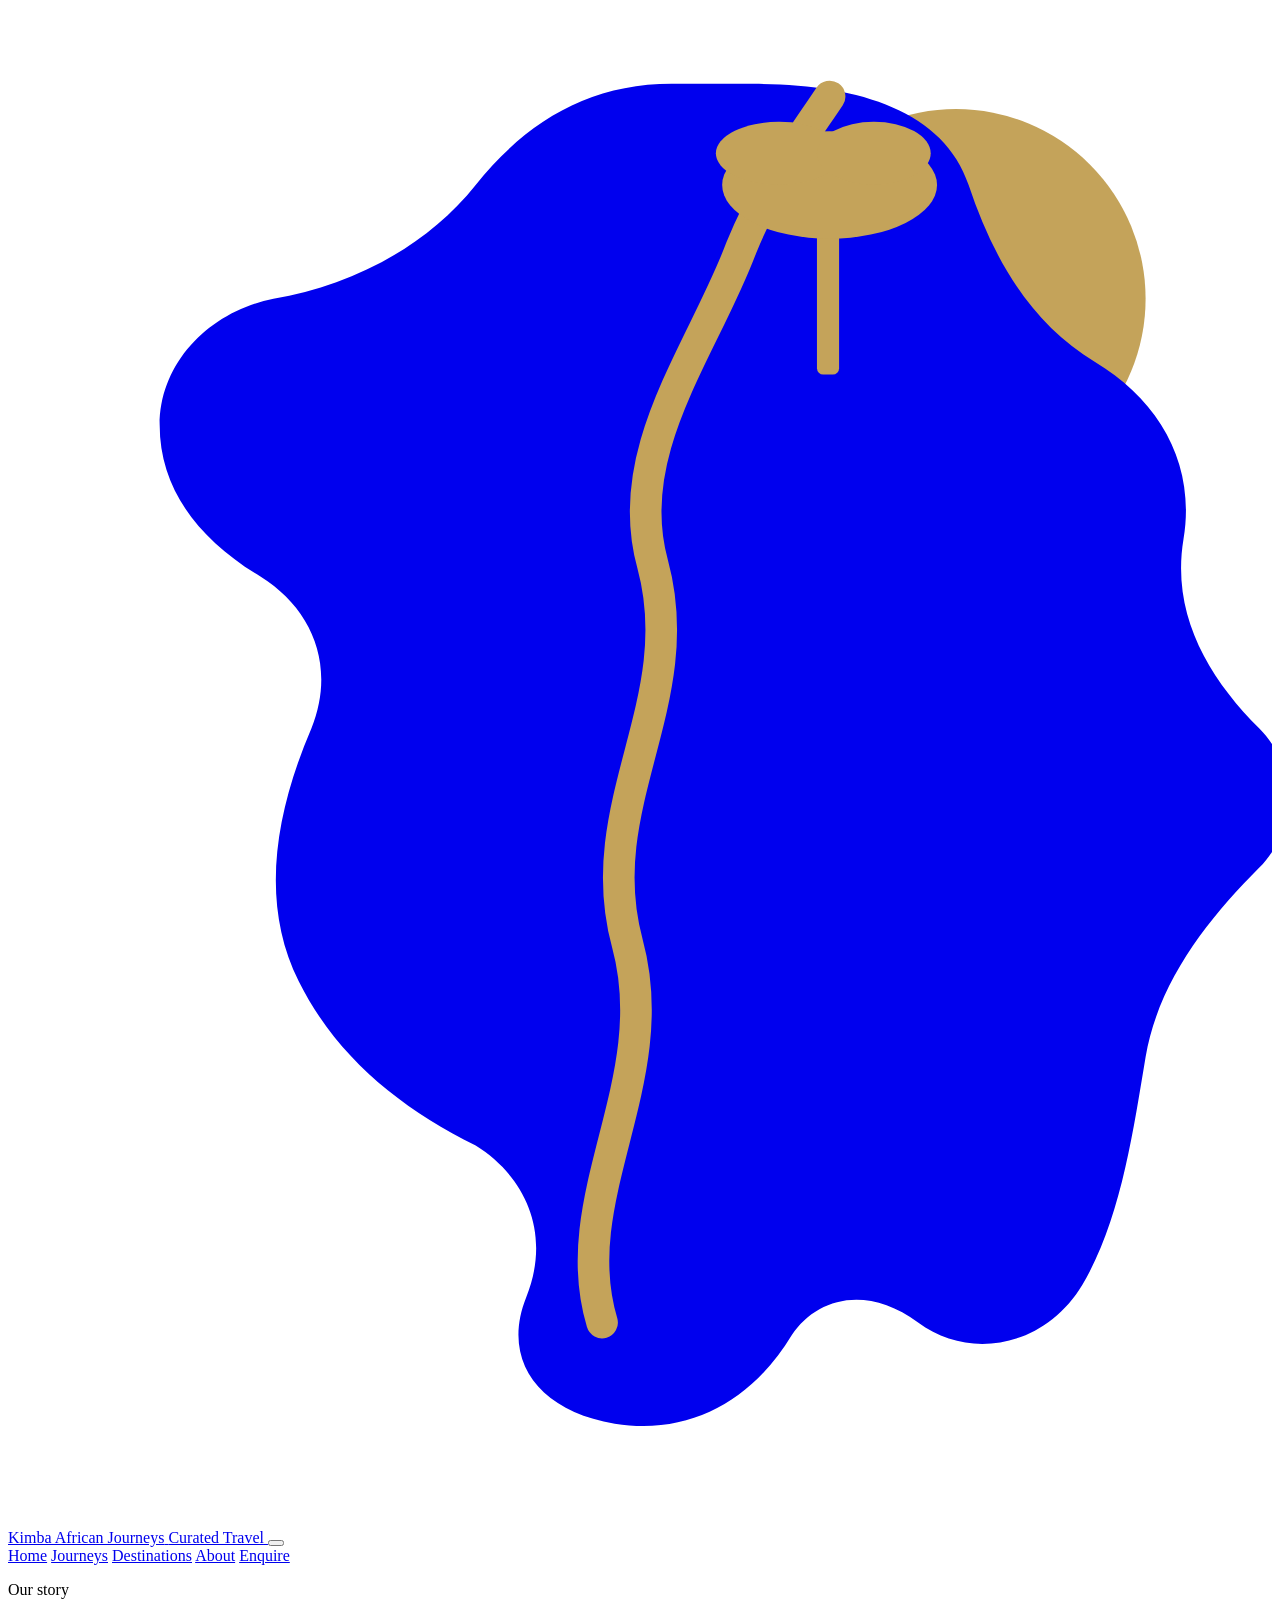
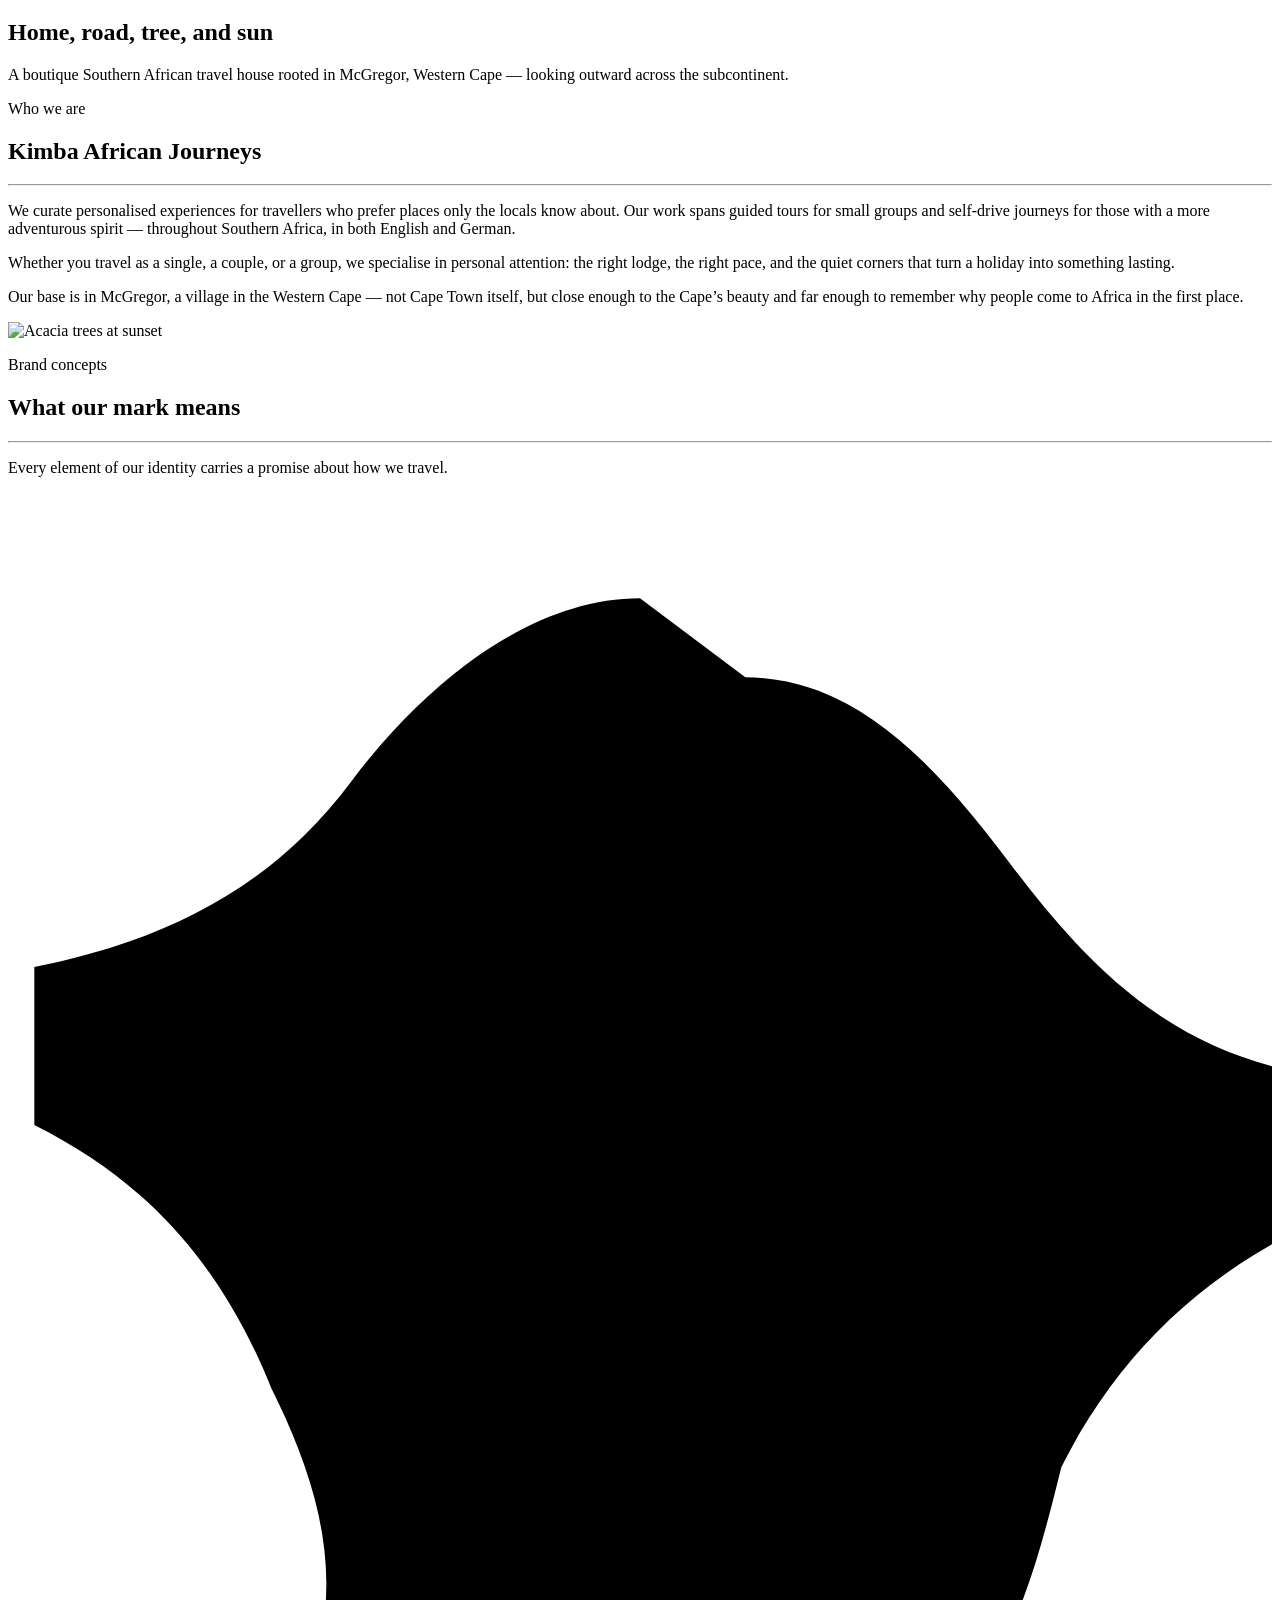
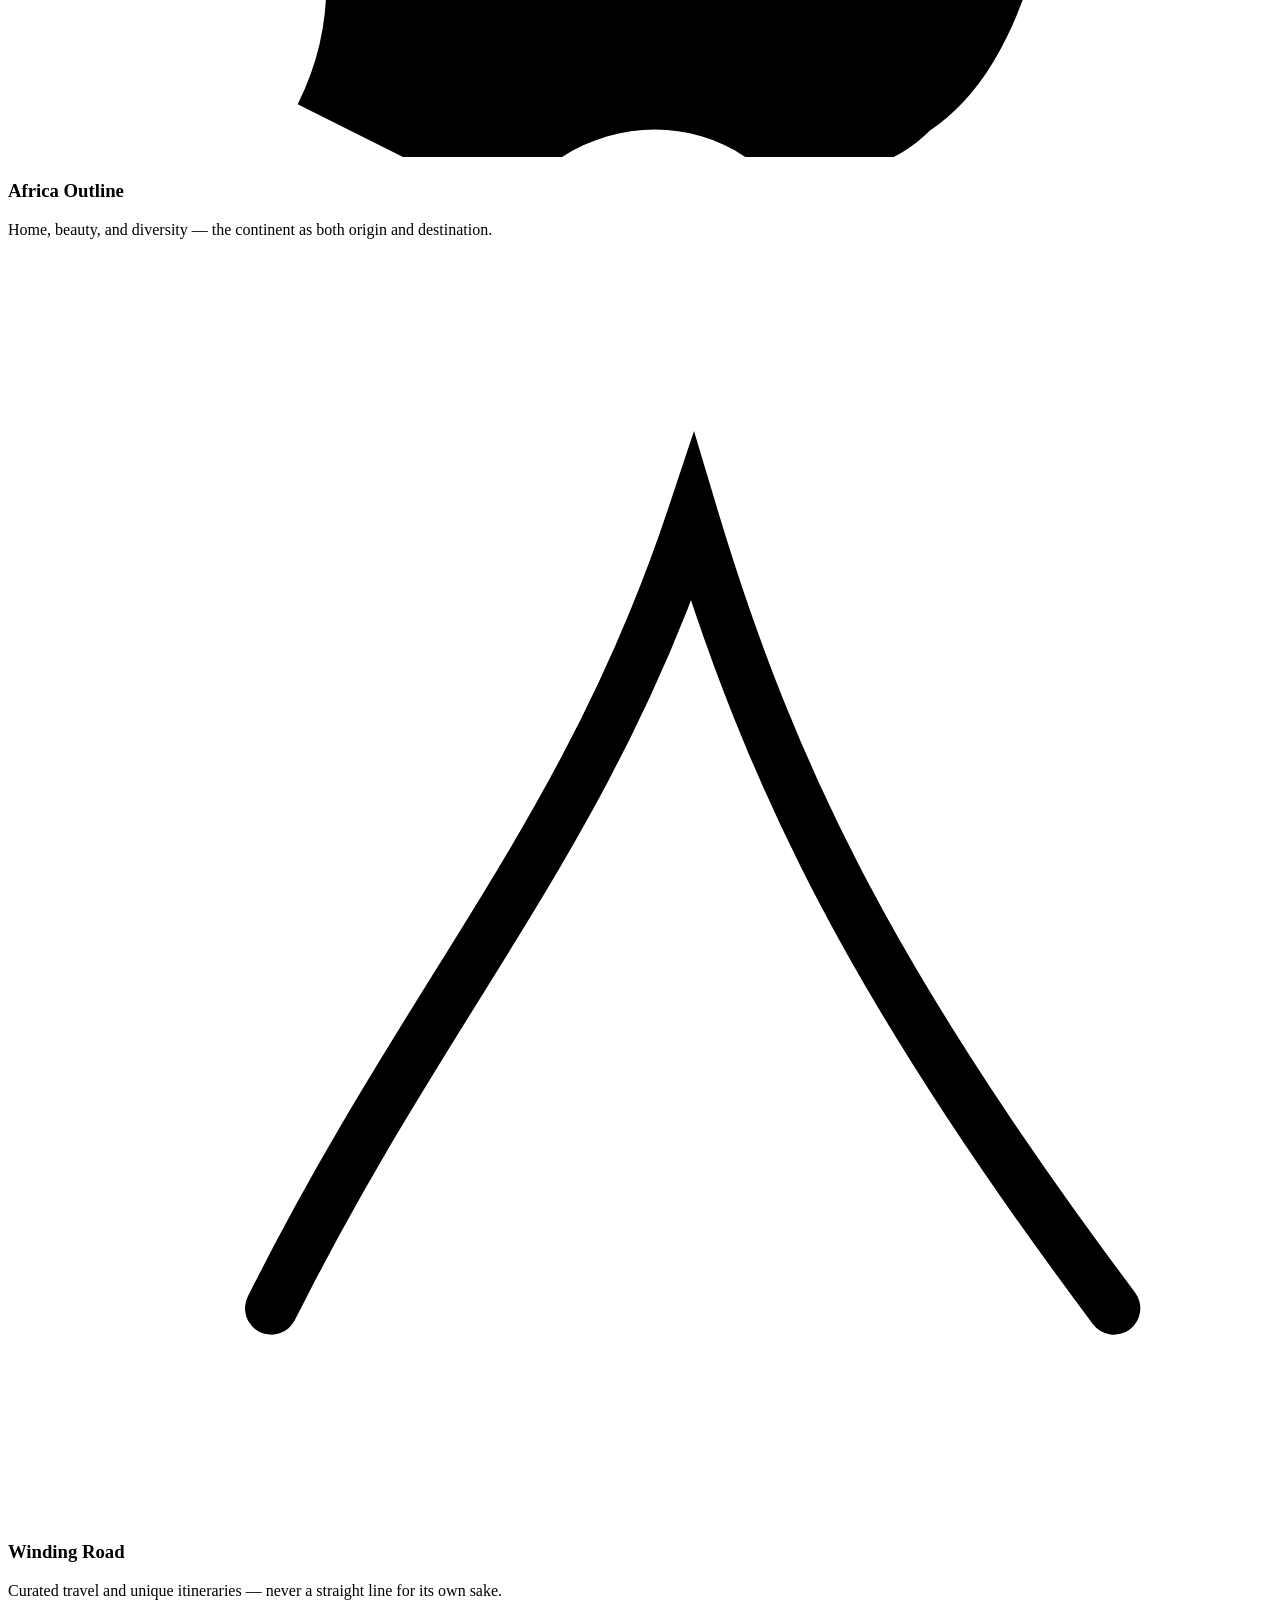
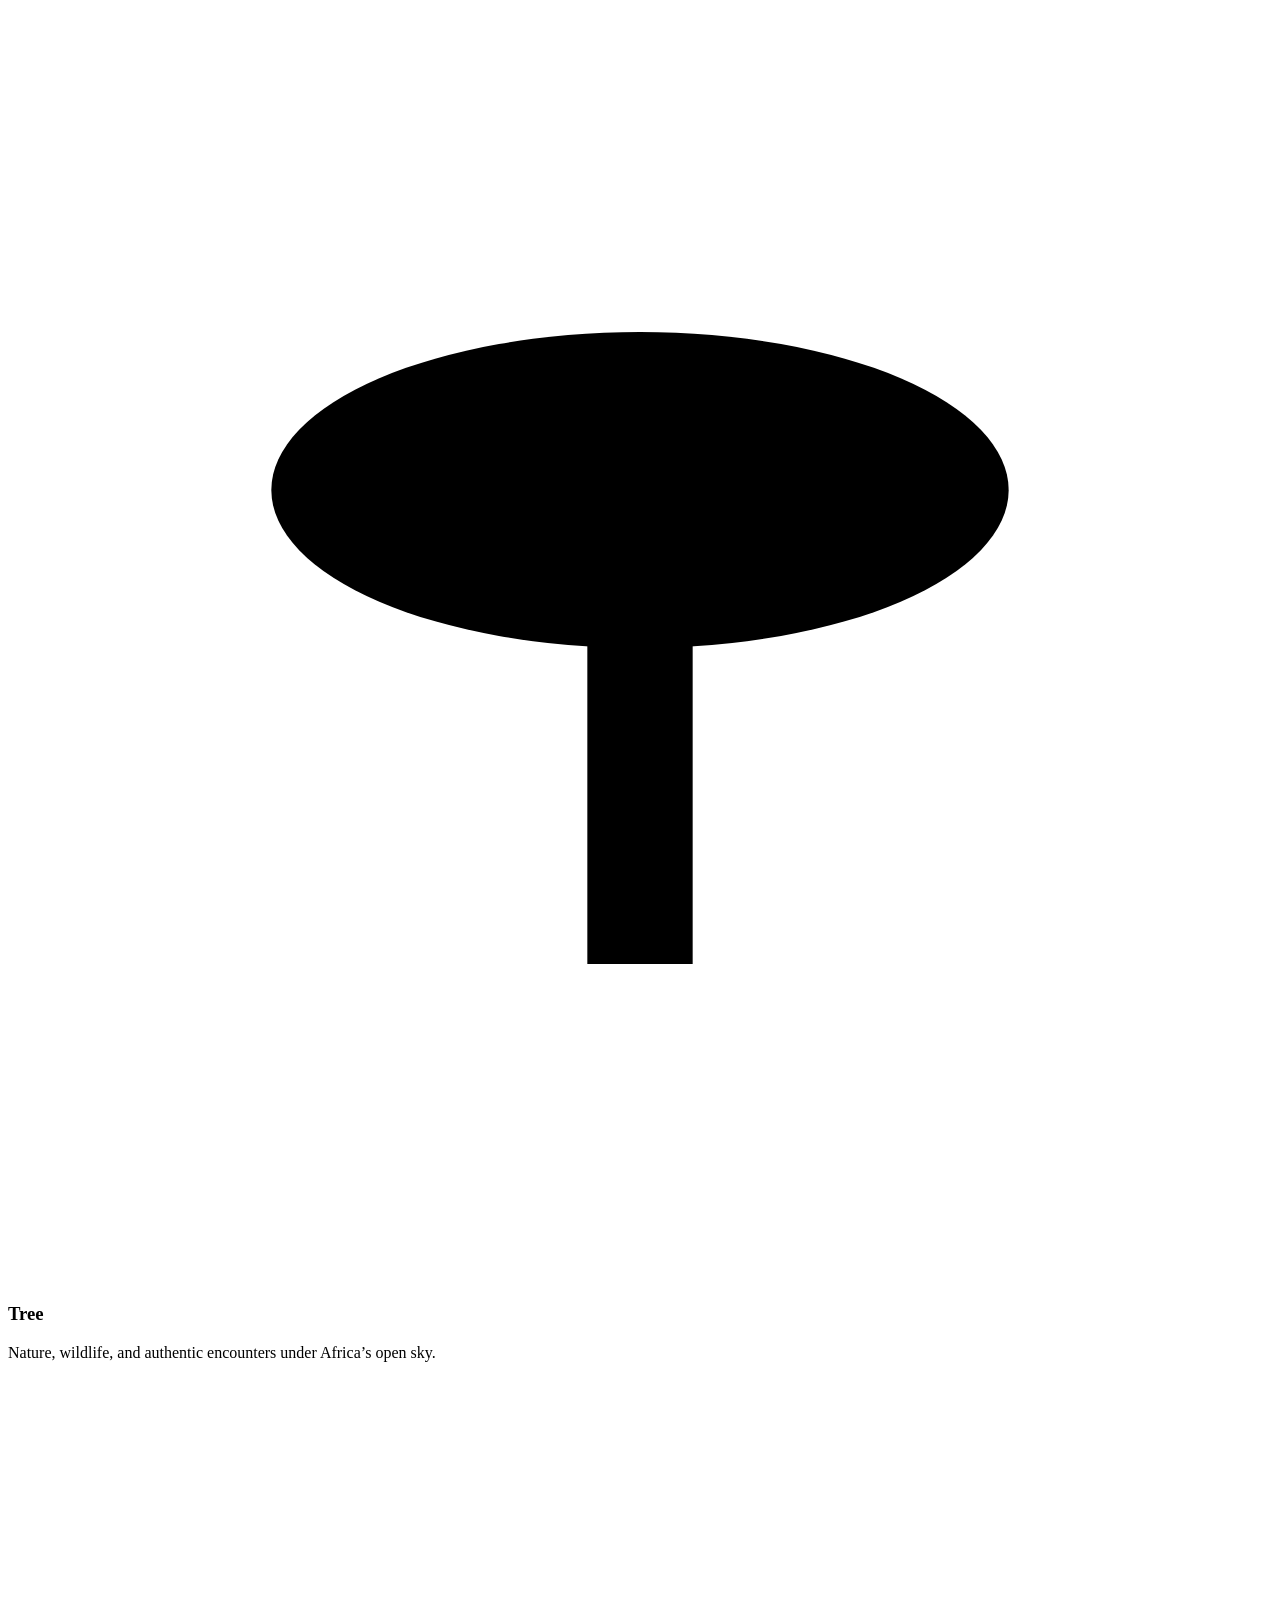
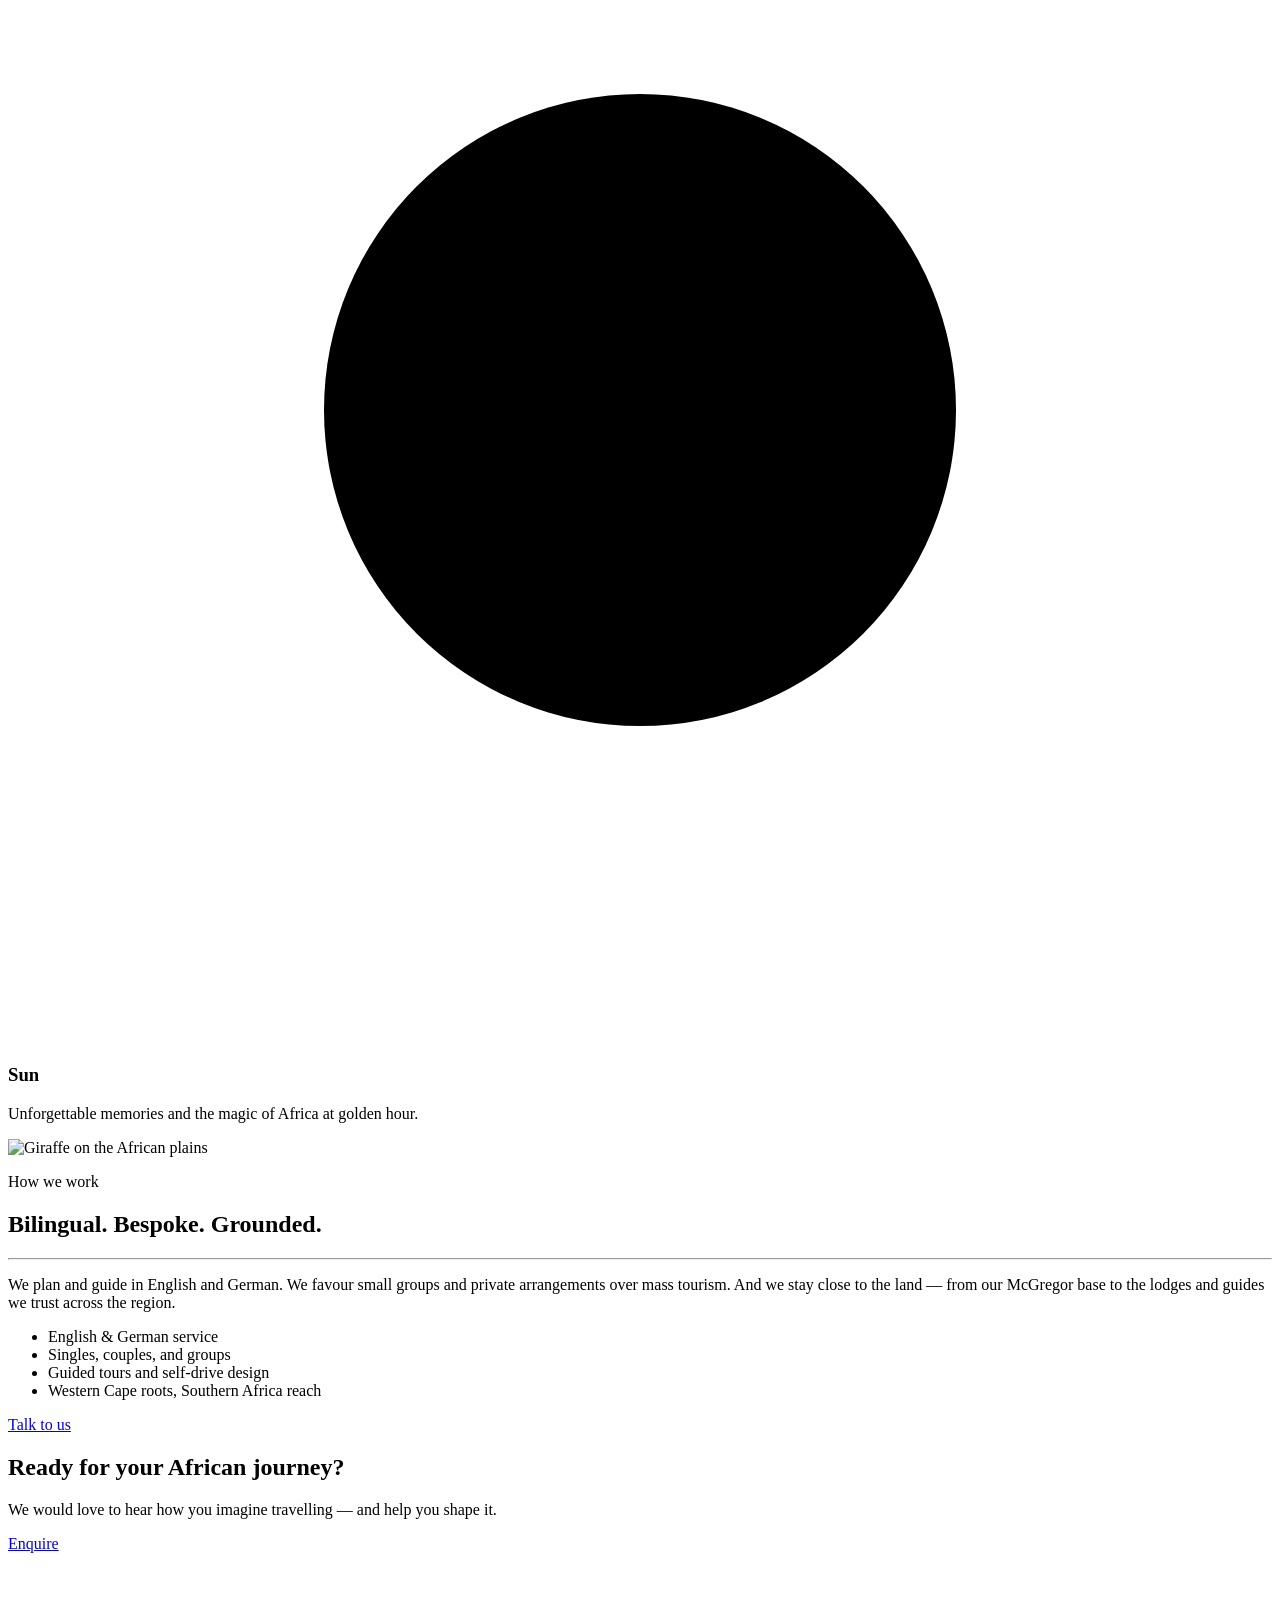
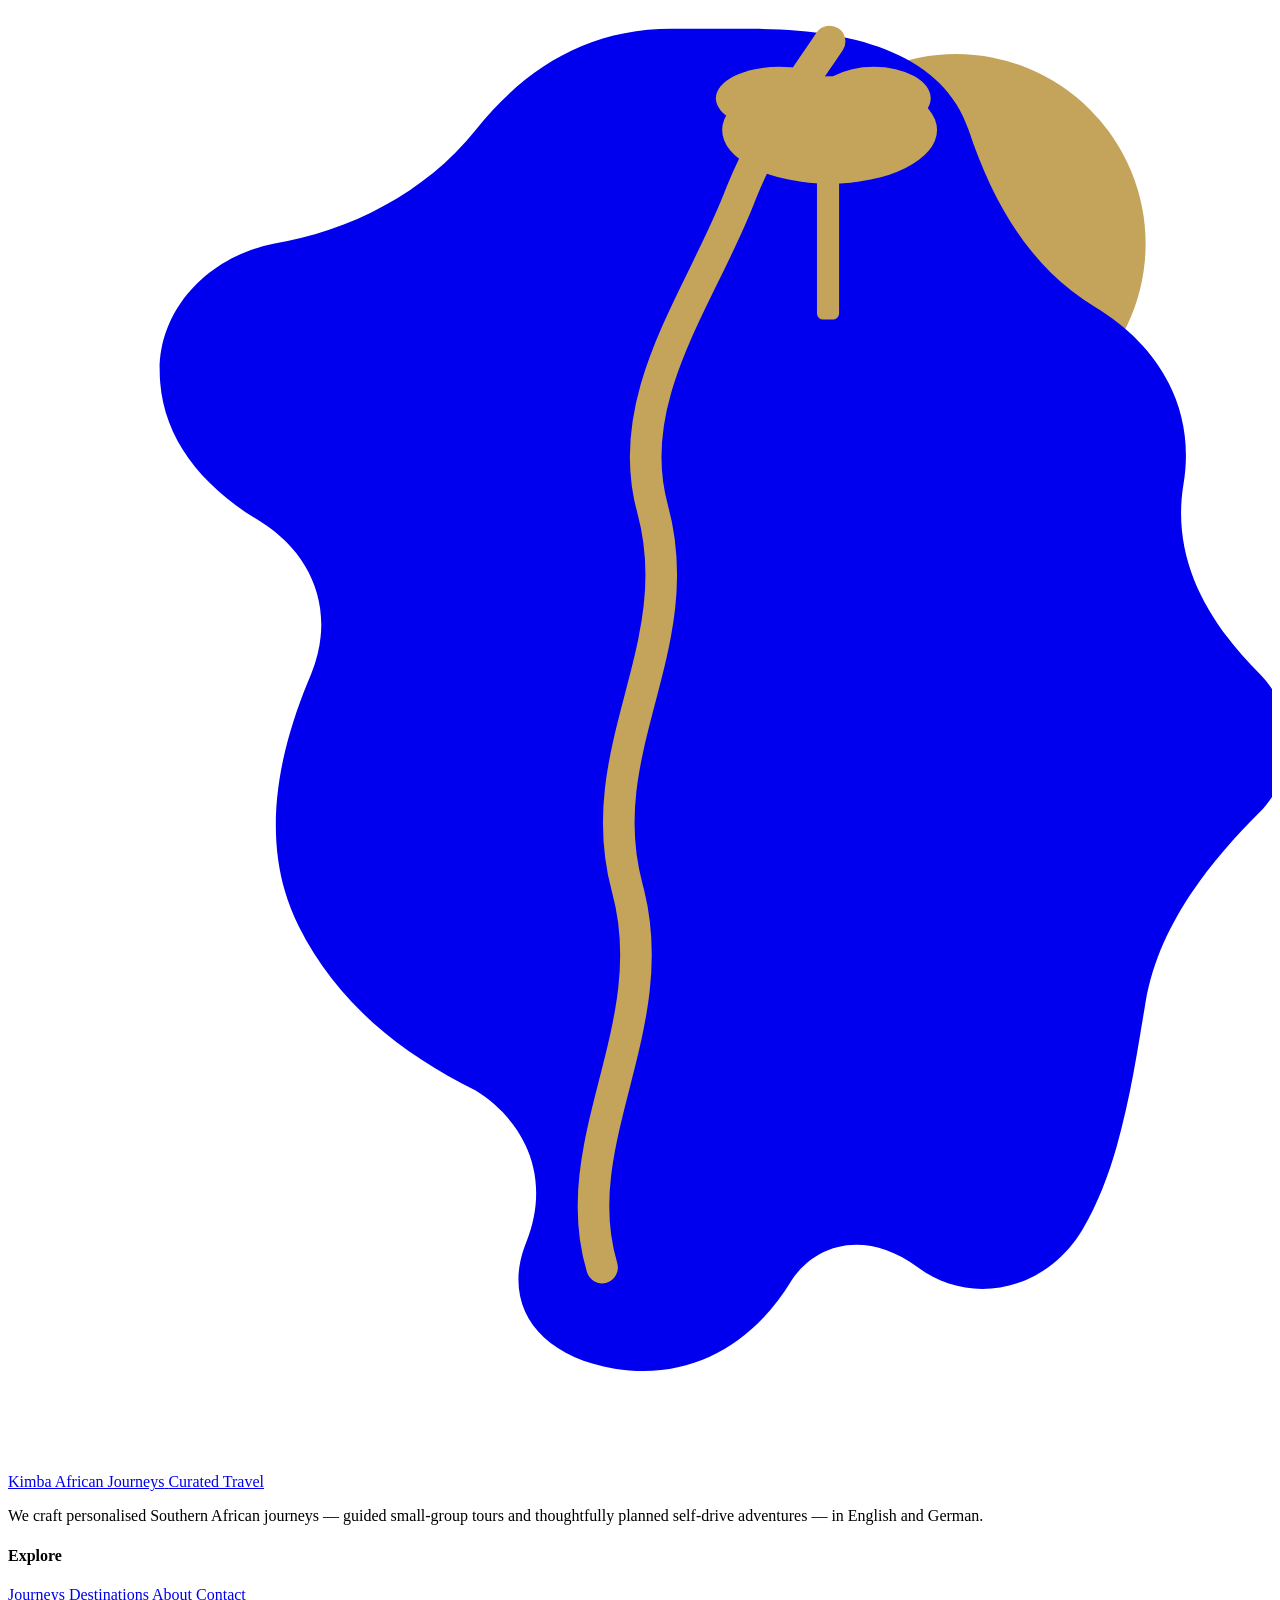
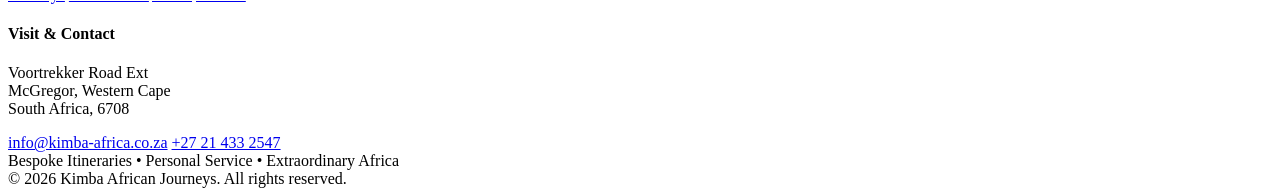
==== about.html @ b3f661f1 "Add Kimba African Journeys marketing site — about.html" ====
<!DOCTYPE html>
<html lang="en">
<head>
<meta charset="utf-8"/>
<meta name="viewport" content="width=device-width, initial-scale=1"/>
<title>About | Kimba African Journeys</title>
<meta name="description" content="The story of Kimba African Journeys — curated Southern African travel from McGregor, Western Cape. English and German."/>
<link rel="preconnect" href="https://fonts.googleapis.com"/>
<link rel="preconnect" href="https://fonts.gstatic.com" crossorigin/>
<link href="https://fonts.googleapis.com/css2?family=Cormorant+Garamond:ital,wght@0,400;0,500;0,600;1,400&family=Montserrat:wght@400;500;600&display=swap" rel="stylesheet"/>
<link rel="stylesheet" href="css/styles.css"/>
<link rel="icon" href="assets/logo.svg" type="image/svg+xml"/>
</head>
<body>
<header class="site-header">
  <div class="container header-inner">
    <a class="brand" href="index.html" aria-label="Kimba African Journeys home">
      <svg class="brand-mark" viewBox="0 0 200 240" fill="none" aria-hidden="true">
  <circle class="sun" cx="150" cy="46" r="30" fill="#C4A35A"/>
  <path fill="currentColor" d="M105 12 C92 12 82 18 74 28 C66 38 54 44 42 46 C32 48 24 56 24 66 C24 76 30 84 40 90 C48 95 52 104 48 114 C42 128 40 142 46 154 C52 166 62 174 74 180 C82 185 86 194 82 204 C78 214 84 222 96 224 C108 226 118 220 124 210 C128 204 136 202 144 208 C152 214 164 212 170 202 C176 192 178 178 180 166 C182 154 190 144 198 136 C204 130 204 120 198 114 C190 106 184 96 186 84 C188 72 182 62 172 56 C162 50 156 40 152 28 C148 16 134 12 118 12 C112 12 108 12 105 12 Z"/>
  <path d="M94 208 C88 188 104 170 98 148 C92 126 108 110 102 88 C97 70 110 54 116 38 C120 28 126 20 130 14" stroke="#C4A35A" stroke-width="5" stroke-linecap="round" fill="none"/>
  <g fill="#C4A35A" transform="translate(120,10)"><rect x="8" y="22" width="3.5" height="26" rx="1"/><ellipse cx="10" cy="18" rx="17" ry="8.5"/><ellipse cx="2" cy="13" rx="10" ry="5"/><ellipse cx="17" cy="13" rx="9" ry="5"/></g>
</svg>
      <span class="brand-text">
        <span class="brand-name">Kimba African Journeys</span>
        <span class="brand-sub">Curated Travel</span>
      </span>
    </a>
    <button class="nav-toggle" type="button" aria-label="Open menu" aria-expanded="false"><span></span><span></span><span></span></button>
    <nav class="nav" aria-label="Primary">
      <a class="" href="index.html">Home</a>
      <a class="" href="journeys.html">Journeys</a>
      <a class="" href="destinations.html">Destinations</a>
      <a class="active" href="about.html">About</a>
      <a class="nav-cta" href="contact.html">Enquire</a>
    </nav>
  </div>
</header>
<section class="page-hero" style="background-image:url('https://images.unsplash.com/photo-1547471080-7cc2caa01a7e?auto=format&fit=crop&w=1600&q=80')">
  <div class="page-hero-content">
    <p class="eyebrow">Our story</p>
    <h1>Home, road, tree, and sun</h1>
    <p>A boutique Southern African travel house rooted in McGregor, Western Cape — looking outward across the subcontinent.</p>
  </div>
</section>

<section class="section section-cream">
  <div class="container">
    <div class="split">
      <div class="split-copy">
        <p class="eyebrow">Who we are</p>
        <h2>Kimba African Journeys</h2>
        <hr class="gold-rule left"/>
        <p>We curate personalised experiences for travellers who prefer places only the locals know about. Our work spans guided tours for small groups and self-drive journeys for those with a more adventurous spirit — throughout Southern Africa, in both English and German.</p>
        <p>Whether you travel as a single, a couple, or a group, we specialise in personal attention: the right lodge, the right pace, and the quiet corners that turn a holiday into something lasting.</p>
        <p>Our base is in McGregor, a village in the Western Cape — not Cape Town itself, but close enough to the Cape’s beauty and far enough to remember why people come to Africa in the first place.</p>
      </div>
      <div class="split-media"><img src="https://images.unsplash.com/photo-1547471080-7cc2caa01a7e?auto=format&fit=crop&w=1600&q=80" alt="Acacia trees at sunset"/></div>
    </div>
  </div>
</section>

<section class="section section-dark">
  <div class="container">
    <div class="section-head">
      <p class="eyebrow">Brand concepts</p>
      <h2>What our mark means</h2>
      <hr class="gold-rule"/>
      <p>Every element of our identity carries a promise about how we travel.</p>
    </div>
    <div class="concepts">
      <article class="concept">
        <svg class="concept-icon" viewBox="0 0 48 48" fill="none" aria-hidden="true"><path fill="currentColor" d="M24 4c-4 0-8 3-11 7-3 4-7 6-12 7v6c4 2 7 5 9 10 2 4 3 8 1 12l8 4c2-3 6-4 9-2 2 1 5 1 7-1 3-2 4-6 5-10 2-4 5-7 9-9v-6c-5-1-8-4-11-8-3-4-6-7-10-7z"/></svg>
        <h3>Africa Outline</h3>
        <p>Home, beauty, and diversity — the continent as both origin and destination.</p>
      </article>
      <article class="concept">
        <svg class="concept-icon" viewBox="0 0 48 48" fill="none" aria-hidden="true"><path d="M10 40c6-12 12-18 16-30 3 10 7 18 16 30" stroke="currentColor" stroke-width="2" fill="none" stroke-linecap="round"/></svg>
        <h3>Winding Road</h3>
        <p>Curated travel and unique itineraries — never a straight line for its own sake.</p>
      </article>
      <article class="concept">
        <svg class="concept-icon" viewBox="0 0 48 48" fill="none" aria-hidden="true"><ellipse cx="24" cy="18" rx="14" ry="6" fill="currentColor"/><rect x="22" y="20" width="4" height="16" fill="currentColor"/></svg>
        <h3>Tree</h3>
        <p>Nature, wildlife, and authentic encounters under Africa’s open sky.</p>
      </article>
      <article class="concept">
        <svg class="concept-icon" viewBox="0 0 48 48" fill="none" aria-hidden="true"><circle cx="24" cy="24" r="12" fill="currentColor"/></svg>
        <h3>Sun</h3>
        <p>Unforgettable memories and the magic of Africa at golden hour.</p>
      </article>
    </div>
  </div>
</section>

<section class="section section-beige">
  <div class="container">
    <div class="split reverse">
      <div class="split-media"><img src="https://images.unsplash.com/photo-1534567153574-2b12153a87f0?auto=format&fit=crop&w=1200&q=80" alt="Giraffe on the African plains"/></div>
      <div class="split-copy">
        <p class="eyebrow">How we work</p>
        <h2>Bilingual. Bespoke. Grounded.</h2>
        <hr class="gold-rule left"/>
        <p>We plan and guide in English and German. We favour small groups and private arrangements over mass tourism. And we stay close to the land — from our McGregor base to the lodges and guides we trust across the region.</p>
        <ul class="split-list">
          <li>English &amp; German service</li>
          <li>Singles, couples, and groups</li>
          <li>Guided tours and self-drive design</li>
          <li>Western Cape roots, Southern Africa reach</li>
        </ul>
        <a class="btn btn-outline" href="contact.html">Talk to us</a>
      </div>
    </div>
  </div>
</section>

<section class="cta-band">
  <div class="container">
    <h2>Ready for your African journey?</h2>
    <p>We would love to hear how you imagine travelling — and help you shape it.</p>
    <a class="btn btn-primary" href="contact.html">Enquire</a>
  </div>
</section>
<footer class="site-footer">
  <div class="container footer-top">
    <div class="footer-brand">
      <a class="brand" href="index.html">
        <svg class="brand-mark" viewBox="0 0 200 240" fill="none" aria-hidden="true">
  <circle class="sun" cx="150" cy="46" r="30" fill="#C4A35A"/>
  <path fill="currentColor" d="M105 12 C92 12 82 18 74 28 C66 38 54 44 42 46 C32 48 24 56 24 66 C24 76 30 84 40 90 C48 95 52 104 48 114 C42 128 40 142 46 154 C52 166 62 174 74 180 C82 185 86 194 82 204 C78 214 84 222 96 224 C108 226 118 220 124 210 C128 204 136 202 144 208 C152 214 164 212 170 202 C176 192 178 178 180 166 C182 154 190 144 198 136 C204 130 204 120 198 114 C190 106 184 96 186 84 C188 72 182 62 172 56 C162 50 156 40 152 28 C148 16 134 12 118 12 C112 12 108 12 105 12 Z"/>
  <path d="M94 208 C88 188 104 170 98 148 C92 126 108 110 102 88 C97 70 110 54 116 38 C120 28 126 20 130 14" stroke="#C4A35A" stroke-width="5" stroke-linecap="round" fill="none"/>
  <g fill="#C4A35A" transform="translate(120,10)"><rect x="8" y="22" width="3.5" height="26" rx="1"/><ellipse cx="10" cy="18" rx="17" ry="8.5"/><ellipse cx="2" cy="13" rx="10" ry="5"/><ellipse cx="17" cy="13" rx="9" ry="5"/></g>
</svg>
        <span class="brand-text">
          <span class="brand-name">Kimba African Journeys</span>
          <span class="brand-sub">Curated Travel</span>
        </span>
      </a>
      <p>We craft personalised Southern African journeys — guided small-group tours and thoughtfully planned self-drive adventures — in English and German.</p>
    </div>
    <div class="footer-col">
      <h4>Explore</h4>
      <a href="journeys.html">Journeys</a>
      <a href="destinations.html">Destinations</a>
      <a href="about.html">About</a>
      <a href="contact.html">Contact</a>
    </div>
    <div class="footer-col">
      <h4>Visit &amp; Contact</h4>
      <p>Voortrekker Road Ext<br>McGregor, Western Cape<br>South Africa, 6708</p>
      <a href="mailto:info@kimba-africa.co.za">info@kimba-africa.co.za</a>
      <a href="tel:+27214332547">+27 21 433 2547</a>
    </div>
  </div>
  <div class="footer-bar">Bespoke Itineraries &bull; Personal Service &bull; Extraordinary Africa</div>
  <div class="footer-copy">&copy; 2026 Kimba African Journeys. All rights reserved.</div>
</footer>
<script src="js/main.js"></script>
</body>
</html>
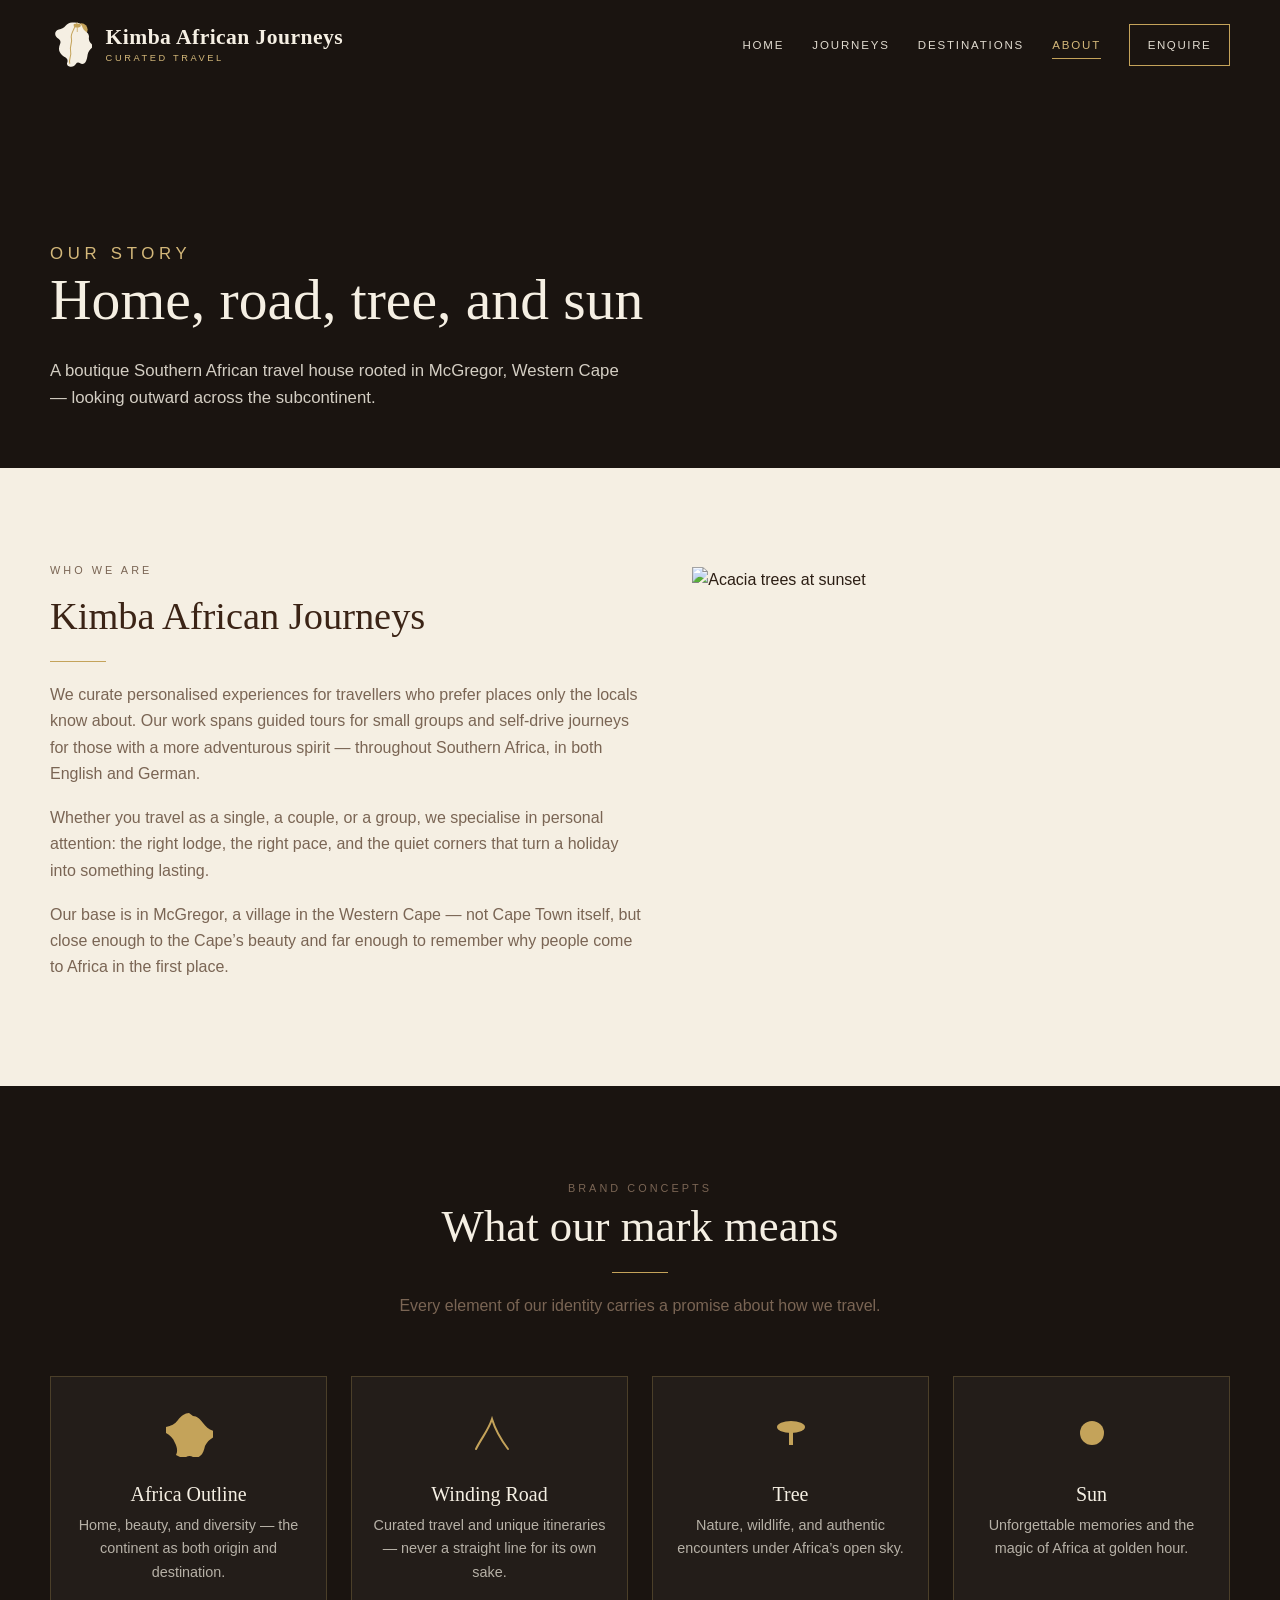
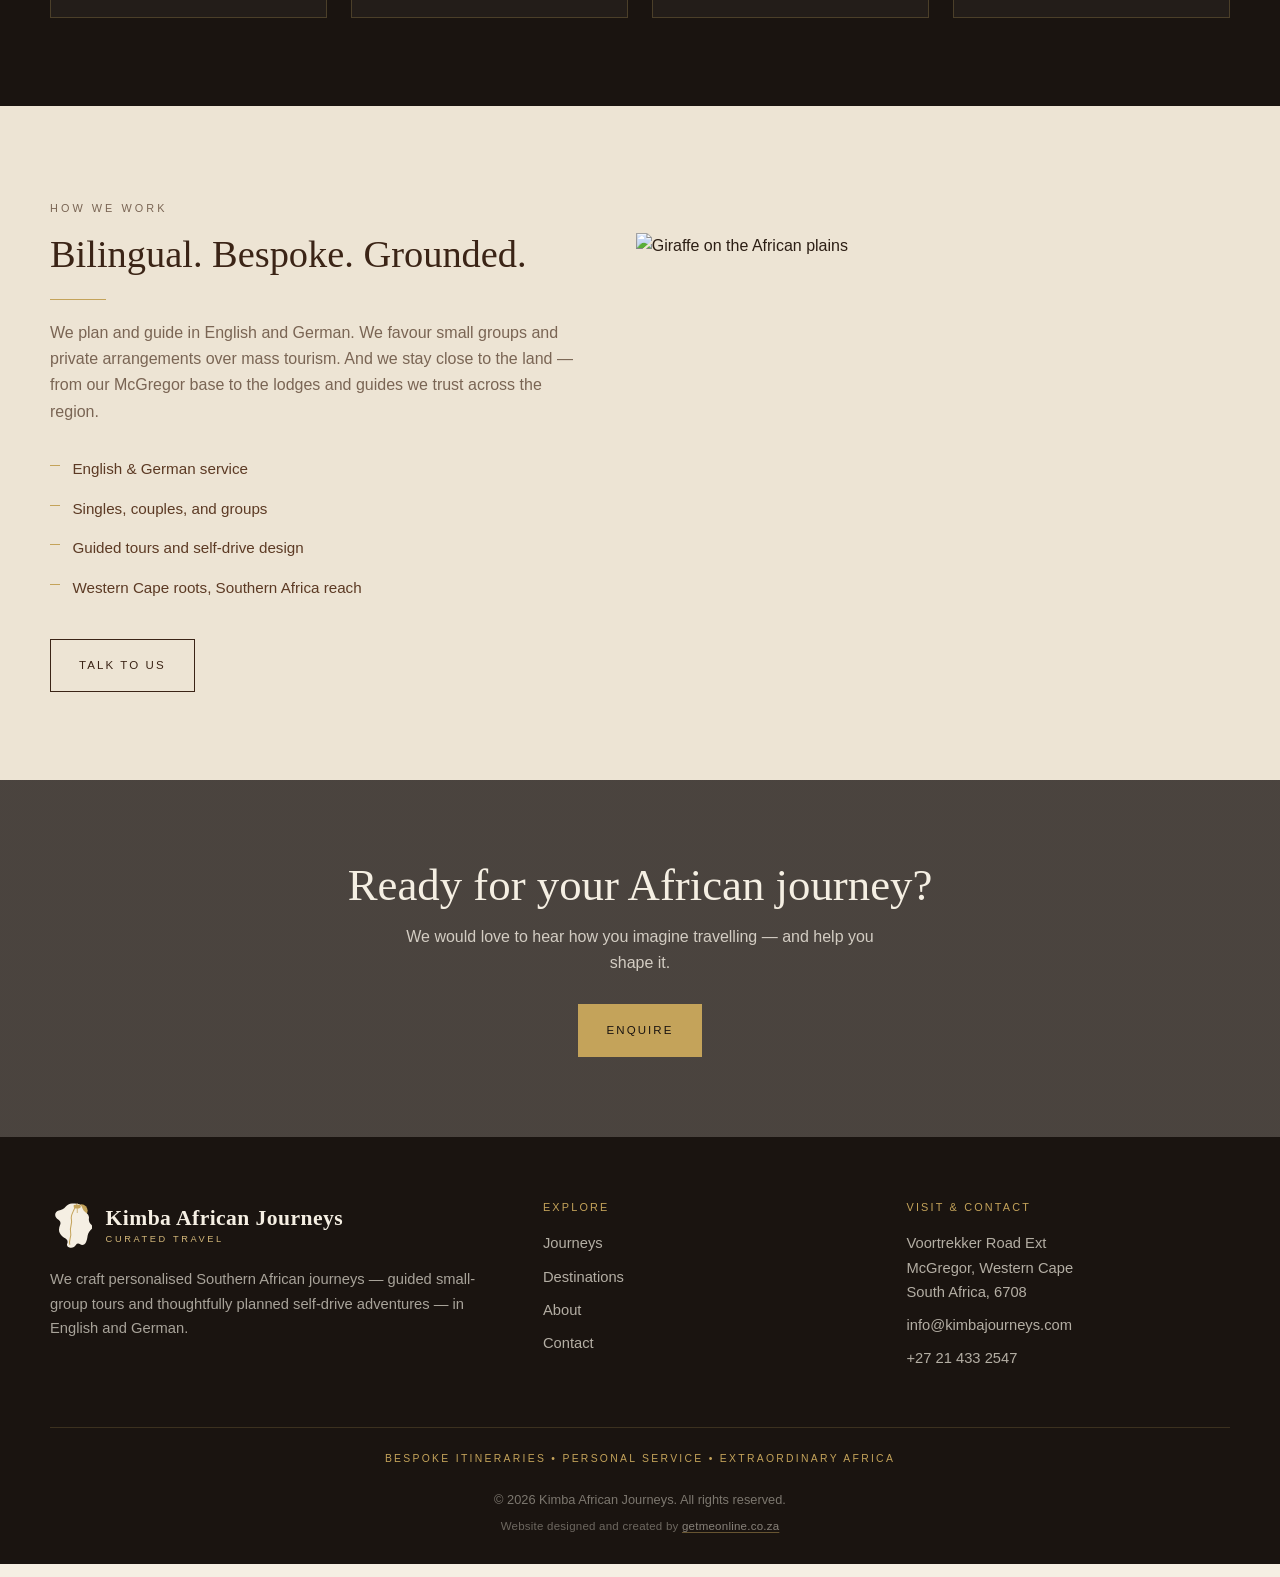
==== commit 4613c573: "Update public contact email and add site designer credit Point all public mailto links and contact c" ====
--- a/about.html
+++ b/about.html
@@ -148,12 +148,13 @@
     <div class="footer-col">
       <h4>Visit &amp; Contact</h4>
       <p>Voortrekker Road Ext<br>McGregor, Western Cape<br>South Africa, 6708</p>
-      <a href="mailto:info@kimba-africa.co.za">info@kimba-africa.co.za</a>
+      <a href="mailto:info@kimbajourneys.com">info@kimbajourneys.com</a>
       <a href="tel:+27214332547">+27 21 433 2547</a>
     </div>
   </div>
   <div class="footer-bar">Bespoke Itineraries &bull; Personal Service &bull; Extraordinary Africa</div>
   <div class="footer-copy">&copy; 2026 Kimba African Journeys. All rights reserved.</div>
+  <p class="footer-credit">Website designed and created by <a href="https://getmeonline.co.za">getmeonline.co.za</a></p>
 </footer>
 <script src="js/main.js"></script>
 </body>
--- a/css/styles.css
+++ b/css/styles.css
@@ -0,0 +1,837 @@
+/* Kimba African Journeys — premium boutique travel */
+
+:root {
+  --cream: #F5EFE3;
+  --cream-dark: #E8DFD0;
+  --beige: #EDE4D4;
+  --chocolate: #3B2416;
+  --brown: #5C3A24;
+  --brown-mid: #6B4423;
+  --gold: #C4A35A;
+  --gold-light: #D4B87A;
+  --gold-dark: #A8893F;
+  --charcoal: #1A1410;
+  --charcoal-soft: #2A211A;
+  --ink: #2C1E14;
+  --muted: #7A6554;
+  --white: #FFFbf5;
+  --rule: rgba(196, 163, 90, 0.45);
+  --shadow: 0 18px 50px rgba(26, 20, 16, 0.18);
+  --serif: "Cormorant Garamond", "Palatino Linotype", Palatino, Georgia, serif;
+  --sans: "Montserrat", "Helvetica Neue", Helvetica, Arial, sans-serif;
+  --max: 1180px;
+  --header-h: 88px;
+}
+
+*, *::before, *::after { box-sizing: border-box; }
+html { scroll-behavior: smooth; }
+body {
+  margin: 0;
+  font-family: var(--sans);
+  font-weight: 400;
+  color: var(--ink);
+  background: var(--cream);
+  line-height: 1.65;
+  font-size: 16px;
+  -webkit-font-smoothing: antialiased;
+}
+img { max-width: 100%; display: block; height: auto; }
+a { color: inherit; text-decoration: none; }
+ul { list-style: none; margin: 0; padding: 0; }
+h1,h2,h3,h4 {
+  font-family: var(--serif);
+  font-weight: 500;
+  line-height: 1.15;
+  color: var(--chocolate);
+  margin: 0 0 0.6em;
+}
+p { margin: 0 0 1.1em; }
+.container { width: min(100% - 2.5rem, var(--max)); margin-inline: auto; }
+.container-narrow { width: min(100% - 2.5rem, 820px); margin-inline: auto; }
+
+/* Header */
+.site-header {
+  position: absolute;
+  inset: 0 0 auto;
+  z-index: 100;
+  padding: 1.25rem 0;
+  transition: background .3s, box-shadow .3s;
+}
+.site-header.scrolled,
+.site-header.on-light {
+  position: sticky;
+  top: 0;
+  background: rgba(245, 239, 227, 0.95);
+  backdrop-filter: blur(10px);
+  box-shadow: 0 1px 0 rgba(59,36,22,0.08);
+}
+.header-inner {
+  display: flex;
+  align-items: center;
+  justify-content: space-between;
+  gap: 1.5rem;
+}
+.brand {
+  display: flex;
+  align-items: center;
+  gap: 0.85rem;
+  color: var(--cream);
+}
+.site-header.scrolled .brand,
+.site-header.on-light .brand { color: var(--chocolate); }
+.brand-mark {
+  width: 42px;
+  height: 50px;
+  flex-shrink: 0;
+  color: inherit;
+}
+.brand-mark .sun { fill: var(--gold); }
+.site-header.scrolled .brand-mark,
+.site-header.on-light .brand-mark { color: var(--chocolate); }
+.brand-text { display: flex; flex-direction: column; line-height: 1; }
+.brand-name {
+  font-family: var(--serif);
+  font-size: 1.35rem;
+  letter-spacing: 0.02em;
+  font-weight: 600;
+}
+.brand-sub {
+  font-family: var(--sans);
+  font-size: 0.58rem;
+  letter-spacing: 0.28em;
+  text-transform: uppercase;
+  color: var(--gold-light);
+  margin-top: 0.35rem;
+  font-weight: 500;
+}
+.site-header.scrolled .brand-sub,
+.site-header.on-light .brand-sub { color: var(--gold-dark); }
+
+.nav {
+  display: flex;
+  align-items: center;
+  gap: 1.75rem;
+}
+.nav a {
+  font-size: 0.72rem;
+  letter-spacing: 0.16em;
+  text-transform: uppercase;
+  font-weight: 500;
+  color: rgba(245,239,227,0.9);
+  position: relative;
+  padding: 0.25rem 0;
+}
+.site-header.scrolled .nav a,
+.site-header.on-light .nav a { color: var(--brown); }
+.nav a::after {
+  content: "";
+  position: absolute;
+  left: 0; right: 100%; bottom: 0;
+  height: 1px;
+  background: var(--gold);
+  transition: right .25s ease;
+}
+.nav a:hover::after,
+.nav a.active::after { right: 0; }
+.nav a.active { color: var(--gold-light); }
+.site-header.scrolled .nav a.active,
+.site-header.on-light .nav a.active { color: var(--gold-dark); }
+
+.nav-cta {
+  border: 1px solid var(--gold);
+  padding: 0.65rem 1.1rem !important;
+  letter-spacing: 0.14em !important;
+}
+.nav-cta::after { display: none !important; }
+.nav-cta:hover { background: var(--gold); color: var(--charcoal) !important; }
+
+.nav-toggle {
+  display: none;
+  background: none;
+  border: 1px solid currentColor;
+  color: inherit;
+  width: 42px; height: 42px;
+  border-radius: 2px;
+  cursor: pointer;
+  padding: 0;
+}
+.nav-toggle span {
+  display: block;
+  width: 18px; height: 1.5px;
+  background: currentColor;
+  margin: 4px auto;
+}
+
+/* Buttons */
+.btn {
+  display: inline-flex;
+  align-items: center;
+  justify-content: center;
+  gap: 0.5rem;
+  font-family: var(--sans);
+  font-size: 0.72rem;
+  letter-spacing: 0.18em;
+  text-transform: uppercase;
+  font-weight: 500;
+  padding: 1rem 1.75rem;
+  border: 1px solid transparent;
+  cursor: pointer;
+  transition: all .25s ease;
+}
+.btn-primary {
+  background: var(--gold);
+  color: var(--charcoal);
+  border-color: var(--gold);
+}
+.btn-primary:hover { background: var(--gold-light); border-color: var(--gold-light); }
+.btn-ghost {
+  background: transparent;
+  color: var(--cream);
+  border-color: rgba(245,239,227,0.55);
+}
+.btn-ghost:hover { border-color: var(--gold); color: var(--gold-light); }
+.btn-outline {
+  background: transparent;
+  color: var(--chocolate);
+  border-color: var(--chocolate);
+}
+.btn-outline:hover { background: var(--chocolate); color: var(--cream); }
+.btn-outline-gold {
+  background: transparent;
+  color: var(--gold);
+  border-color: var(--gold);
+}
+.btn-outline-gold:hover { background: var(--gold); color: var(--charcoal); }
+
+/* Hero */
+.hero {
+  position: relative;
+  min-height: 100vh;
+  min-height: 100dvh;
+  display: flex;
+  align-items: flex-end;
+  color: var(--cream);
+  background: var(--charcoal) center/cover no-repeat;
+}
+.hero::before {
+  content: "";
+  position: absolute;
+  inset: 0;
+  background:
+    linear-gradient(180deg, rgba(26,20,16,0.45) 0%, rgba(26,20,16,0.15) 35%, rgba(26,20,16,0.72) 100%),
+    linear-gradient(90deg, rgba(26,20,16,0.35) 0%, transparent 50%);
+}
+.hero-content {
+  position: relative;
+  z-index: 2;
+  padding: 0 0 5.5rem;
+  width: min(100% - 2.5rem, var(--max));
+  margin-inline: auto;
+}
+.hero-lockup {
+  display: flex;
+  flex-direction: column;
+  align-items: flex-start;
+  gap: 1.25rem;
+  max-width: 640px;
+}
+.hero-logo {
+  width: 88px;
+  height: auto;
+  color: var(--cream);
+  filter: drop-shadow(0 4px 16px rgba(0,0,0,0.35));
+}
+.hero-kicker {
+  font-size: 0.68rem;
+  letter-spacing: 0.32em;
+  text-transform: uppercase;
+  color: var(--gold-light);
+  font-weight: 500;
+}
+.hero h1 {
+  color: var(--cream);
+  font-size: clamp(2.8rem, 6vw, 4.6rem);
+  font-weight: 500;
+  margin: 0;
+  letter-spacing: 0.02em;
+  display: flex;
+  flex-direction: column;
+}
+.hero h1 span {
+  order: -1;
+  display: block;
+  font-size: 0.28em;
+  letter-spacing: 0.42em;
+  color: var(--gold-light);
+  margin-bottom: 0.75em;
+  font-weight: 500;
+  text-transform: uppercase;
+  font-family: var(--sans);
+}
+.hero-journeys-word {
+  font-family: var(--sans);
+  font-size: 0.85rem;
+  letter-spacing: 0.45em;
+  text-transform: uppercase;
+  color: var(--gold);
+  margin: 0.35rem 0 0;
+  padding: 0.55rem 0;
+  border-top: 1px solid rgba(196,163,90,0.5);
+  border-bottom: 1px solid rgba(196,163,90,0.5);
+  width: fit-content;
+  font-weight: 500;
+}
+.hero-tagline {
+  font-size: 0.78rem;
+  letter-spacing: 0.22em;
+  text-transform: uppercase;
+  color: rgba(245,239,227,0.85);
+  margin: 0.5rem 0 0;
+  max-width: 28rem;
+}
+.hero-support {
+  font-size: 0.65rem;
+  letter-spacing: 0.2em;
+  text-transform: uppercase;
+  color: var(--gold);
+  margin: 0.25rem 0 0;
+}
+.hero-ctas {
+  display: flex;
+  flex-wrap: wrap;
+  gap: 0.85rem;
+  margin-top: 1.5rem;
+}
+.page-hero {
+  position: relative;
+  min-height: 52vh;
+  display: flex;
+  align-items: flex-end;
+  color: var(--cream);
+  background: var(--charcoal) center/cover no-repeat;
+  padding-top: var(--header-h);
+}
+.page-hero::before {
+  content: "";
+  position: absolute;
+  inset: 0;
+  background: linear-gradient(180deg, rgba(26,20,16,0.4) 0%, rgba(26,20,16,0.65) 100%);
+}
+.page-hero-content {
+  position: relative;
+  z-index: 2;
+  width: min(100% - 2.5rem, var(--max));
+  margin: 0 auto 3.5rem;
+}
+.page-hero h1 {
+  color: var(--cream);
+  font-size: clamp(2.4rem, 5vw, 3.6rem);
+  margin-bottom: 0.4em;
+}
+.page-hero p {
+  color: rgba(245,239,227,0.85);
+  max-width: 36rem;
+  margin: 0;
+  font-size: 1.05rem;
+}
+.eyebrow {
+  display: inline-block;
+  font-size: 0.68rem;
+  letter-spacing: 0.28em;
+  text-transform: uppercase;
+  color: var(--gold);
+  margin-bottom: 0.85rem;
+  font-weight: 500;
+}
+.page-hero .eyebrow { color: var(--gold-light); }
+
+/* Sections */
+.section { padding: 5.5rem 0; }
+.section-tight { padding: 4rem 0; }
+.section-dark {
+  background: var(--charcoal);
+  color: rgba(245,239,227,0.88);
+}
+.section-dark h2, .section-dark h3 { color: var(--cream); }
+.section-cream { background: var(--cream); }
+.section-beige { background: var(--beige); }
+.section-head {
+  text-align: center;
+  max-width: 640px;
+  margin: 0 auto 3.5rem;
+}
+.section-head h2 {
+  font-size: clamp(2rem, 3.5vw, 2.85rem);
+  margin-bottom: 0.75rem;
+}
+.section-head p { color: var(--muted); margin: 0; }
+.gold-rule {
+  width: 56px;
+  height: 1px;
+  background: var(--gold);
+  margin: 1.25rem auto;
+  border: 0;
+}
+.gold-rule.left { margin-left: 0; }
+
+/* Pillars */
+.pillars {
+  display: grid;
+  grid-template-columns: repeat(3, 1fr);
+  gap: 1.75rem;
+}
+.pillar {
+  background: var(--white);
+  border: 1px solid rgba(59,36,22,0.08);
+  padding: 2.25rem 1.75rem;
+  text-align: center;
+  transition: transform .25s, box-shadow .25s;
+}
+.pillar:hover { transform: translateY(-4px); box-shadow: var(--shadow); }
+.pillar-icon {
+  width: 56px;
+  height: 56px;
+  margin: 0 auto 1.25rem;
+  color: var(--chocolate);
+}
+.pillar h3 {
+  font-size: 1.45rem;
+  margin-bottom: 0.65rem;
+}
+.pillar p {
+  color: var(--muted);
+  font-size: 0.95rem;
+  margin: 0;
+}
+
+/* Split */
+.split {
+  display: grid;
+  grid-template-columns: 1.05fr 0.95fr;
+  gap: 3rem;
+  align-items: center;
+}
+.split.reverse { grid-template-columns: 0.95fr 1.05fr; }
+.split.reverse .split-media { order: 2; }
+.split-media {
+  position: relative;
+  min-height: 420px;
+  overflow: hidden;
+}
+.split-media img {
+  width: 100%;
+  height: 100%;
+  object-fit: cover;
+  position: absolute;
+  inset: 0;
+}
+.split-copy h2 { font-size: clamp(1.9rem, 3vw, 2.6rem); }
+.split-copy p { color: var(--muted); }
+.split-list {
+  margin: 1.5rem 0 2rem;
+}
+.split-list li {
+  position: relative;
+  padding: 0.45rem 0 0.45rem 1.4rem;
+  color: var(--brown);
+  font-size: 0.95rem;
+}
+.split-list li::before {
+  content: "";
+  position: absolute;
+  left: 0; top: 1rem;
+  width: 10px; height: 1px;
+  background: var(--gold);
+}
+
+/* Destination cards */
+.dest-grid {
+  display: grid;
+  grid-template-columns: repeat(3, 1fr);
+  gap: 1.5rem;
+}
+.dest-card {
+  position: relative;
+  min-height: 420px;
+  overflow: hidden;
+  color: var(--cream);
+  display: flex;
+  align-items: flex-end;
+}
+.dest-card img {
+  position: absolute;
+  inset: 0;
+  width: 100%; height: 100%;
+  object-fit: cover;
+  transition: transform .6s ease;
+}
+.dest-card:hover img { transform: scale(1.06); }
+.dest-card::after {
+  content: "";
+  position: absolute;
+  inset: 0;
+  background: linear-gradient(180deg, transparent 30%, rgba(26,20,16,0.85) 100%);
+}
+.dest-card-body {
+  position: relative;
+  z-index: 2;
+  padding: 2rem;
+}
+.dest-card h3 {
+  color: var(--cream);
+  font-size: 1.75rem;
+  margin-bottom: 0.4rem;
+}
+.dest-card p {
+  color: rgba(245,239,227,0.8);
+  font-size: 0.92rem;
+  margin: 0 0 1rem;
+}
+.dest-card .link {
+  font-size: 0.68rem;
+  letter-spacing: 0.18em;
+  text-transform: uppercase;
+  color: var(--gold-light);
+}
+
+/* Why */
+.why-grid {
+  display: grid;
+  grid-template-columns: 1fr 1fr;
+  gap: 3rem;
+  align-items: center;
+}
+.why-stats {
+  display: grid;
+  grid-template-columns: 1fr 1fr;
+  gap: 1.25rem;
+}
+.stat {
+  background: var(--charcoal-soft);
+  padding: 1.75rem 1.4rem;
+  border-top: 2px solid var(--gold);
+}
+.stat strong {
+  display: block;
+  font-family: var(--serif);
+  font-size: 1.8rem;
+  color: var(--gold-light);
+  font-weight: 500;
+  margin-bottom: 0.35rem;
+}
+.stat span {
+  font-size: 0.78rem;
+  letter-spacing: 0.08em;
+  text-transform: uppercase;
+  color: rgba(245,239,227,0.7);
+}
+
+/* CTA band */
+.cta-band {
+  text-align: center;
+  padding: 5rem 0;
+  background:
+    linear-gradient(rgba(26,20,16,0.78), rgba(26,20,16,0.78)),
+    url('https://images.unsplash.com/photo-1547471080-7cc2caa01a7e?auto=format&fit=crop&w=1600&q=80') center/cover no-repeat;
+  color: var(--cream);
+}
+.cta-band h2 {
+  color: var(--cream);
+  font-size: clamp(2rem, 3.5vw, 2.8rem);
+  margin-bottom: 0.75rem;
+}
+.cta-band p {
+  color: rgba(245,239,227,0.8);
+  max-width: 32rem;
+  margin: 0 auto 1.75rem;
+}
+
+/* Journeys */
+.journey-list { display: grid; gap: 2rem; }
+.journey-card {
+  display: grid;
+  grid-template-columns: 340px 1fr;
+  background: var(--white);
+  border: 1px solid rgba(59,36,22,0.08);
+  overflow: hidden;
+  min-height: 280px;
+}
+.journey-media {
+  position: relative;
+  min-height: 260px;
+}
+.journey-media img {
+  position: absolute;
+  inset: 0;
+  width: 100%; height: 100%;
+  object-fit: cover;
+}
+.journey-body { padding: 2rem 2.25rem; display: flex; flex-direction: column; }
+.journey-meta {
+  display: flex;
+  flex-wrap: wrap;
+  gap: 0.75rem 1.25rem;
+  margin-bottom: 0.85rem;
+  font-size: 0.68rem;
+  letter-spacing: 0.14em;
+  text-transform: uppercase;
+  color: var(--gold-dark);
+  font-weight: 500;
+}
+.journey-body h3 {
+  font-size: 1.7rem;
+  margin-bottom: 0.6rem;
+}
+.journey-body p { color: var(--muted); flex: 1; }
+.highlights {
+  display: flex;
+  flex-wrap: wrap;
+  gap: 0.5rem;
+  margin: 0.75rem 0 1.4rem;
+}
+.highlights li {
+  font-size: 0.72rem;
+  letter-spacing: 0.06em;
+  padding: 0.4rem 0.7rem;
+  background: var(--beige);
+  color: var(--brown);
+  border: 1px solid rgba(59,36,22,0.06);
+}
+
+/* Destinations page */
+.region-grid {
+  display: grid;
+  grid-template-columns: repeat(2, 1fr);
+  gap: 2rem;
+}
+.region-card {
+  background: var(--white);
+  border: 1px solid rgba(59,36,22,0.08);
+  overflow: hidden;
+}
+.region-card img {
+  width: 100%;
+  height: 260px;
+  object-fit: cover;
+}
+.region-card-body { padding: 1.75rem 1.85rem 2rem; }
+.region-card h3 { font-size: 1.6rem; margin-bottom: 0.5rem; }
+.region-card p { color: var(--muted); margin-bottom: 1rem; }
+.region-tags {
+  display: flex;
+  flex-wrap: wrap;
+  gap: 0.4rem;
+}
+.region-tags span {
+  font-size: 0.65rem;
+  letter-spacing: 0.1em;
+  text-transform: uppercase;
+  color: var(--gold-dark);
+  border-bottom: 1px solid var(--rule);
+  padding-bottom: 0.15rem;
+}
+
+/* About concepts */
+.concepts {
+  display: grid;
+  grid-template-columns: repeat(4, 1fr);
+  gap: 1.5rem;
+}
+.concept {
+  text-align: center;
+  padding: 2rem 1.25rem;
+  border: 1px solid rgba(196,163,90,0.25);
+  background: rgba(255,251,245,0.04);
+}
+.concept-icon {
+  width: 48px; height: 48px;
+  margin: 0 auto 1.1rem;
+  color: var(--gold);
+}
+.concept h3 {
+  font-size: 1.25rem;
+  color: var(--cream);
+  margin-bottom: 0.5rem;
+}
+.concept p {
+  font-size: 0.9rem;
+  color: rgba(245,239,227,0.7);
+  margin: 0;
+}
+
+/* Contact */
+.contact-grid {
+  display: grid;
+  grid-template-columns: 1fr 1.1fr;
+  gap: 3rem;
+  align-items: start;
+}
+.contact-details h2 { font-size: 2.2rem; }
+.contact-details p { color: var(--muted); }
+.detail-list { margin: 2rem 0; }
+.detail-list li {
+  padding: 1rem 0;
+  border-bottom: 1px solid rgba(59,36,22,0.1);
+}
+.detail-list strong {
+  display: block;
+  font-size: 0.68rem;
+  letter-spacing: 0.18em;
+  text-transform: uppercase;
+  color: var(--gold-dark);
+  margin-bottom: 0.35rem;
+  font-weight: 500;
+}
+.detail-list a:hover { color: var(--gold-dark); }
+.contact-form {
+  background: var(--white);
+  border: 1px solid rgba(59,36,22,0.08);
+  padding: 2.25rem;
+}
+.form-row {
+  display: grid;
+  grid-template-columns: 1fr 1fr;
+  gap: 1rem;
+}
+.form-field { margin-bottom: 1.1rem; }
+.form-field label {
+  display: block;
+  font-size: 0.68rem;
+  letter-spacing: 0.14em;
+  text-transform: uppercase;
+  color: var(--brown);
+  margin-bottom: 0.45rem;
+  font-weight: 500;
+}
+.form-field input,
+.form-field select,
+.form-field textarea {
+  width: 100%;
+  padding: 0.85rem 1rem;
+  border: 1px solid rgba(59,36,22,0.18);
+  background: var(--cream);
+  font-family: var(--sans);
+  font-size: 0.95rem;
+  color: var(--ink);
+  outline: none;
+  transition: border-color .2s;
+}
+.form-field input:focus,
+.form-field select:focus,
+.form-field textarea:focus {
+  border-color: var(--gold);
+}
+.form-field textarea { min-height: 140px; resize: vertical; }
+.form-success {
+  display: none;
+  text-align: center;
+  padding: 2.5rem 1rem;
+}
+.form-success.is-visible { display: block; }
+.form-success h3 { font-size: 1.8rem; }
+.form-success p { color: var(--muted); }
+.form.is-hidden { display: none; }
+
+/* Footer */
+.site-footer {
+  background: var(--charcoal);
+  color: rgba(245,239,227,0.75);
+  padding: 4rem 0 0;
+}
+.footer-top {
+  display: grid;
+  grid-template-columns: 1.4fr 1fr 1fr;
+  gap: 2.5rem;
+  padding-bottom: 3rem;
+  border-bottom: 1px solid rgba(196,163,90,0.2);
+}
+.footer-brand .brand { color: var(--cream); margin-bottom: 1rem; }
+.footer-brand p {
+  font-size: 0.92rem;
+  max-width: 28rem;
+  color: rgba(245,239,227,0.65);
+}
+.footer-col h4 {
+  font-family: var(--sans);
+  font-size: 0.68rem;
+  letter-spacing: 0.2em;
+  text-transform: uppercase;
+  color: var(--gold);
+  margin-bottom: 1.1rem;
+  font-weight: 500;
+}
+.footer-col a, .footer-col p {
+  display: block;
+  font-size: 0.92rem;
+  margin-bottom: 0.55rem;
+  color: rgba(245,239,227,0.7);
+}
+.footer-col a:hover { color: var(--gold-light); }
+.footer-bar {
+  text-align: center;
+  padding: 1.35rem 0;
+  font-size: 0.65rem;
+  letter-spacing: 0.22em;
+  text-transform: uppercase;
+  color: var(--gold);
+}
+.footer-copy {
+  text-align: center;
+  padding: 0 0 0.45rem;
+  font-size: 0.8rem;
+  color: rgba(245,239,227,0.45);
+}
+.footer-credit {
+  text-align: center;
+  padding: 0 1.5rem 1.75rem;
+  font-size: 0.72rem;
+  letter-spacing: 0.02em;
+  color: rgba(245,239,227,0.38);
+}
+.footer-credit a {
+  color: rgba(245,239,227,0.5);
+  text-decoration: underline;
+  text-underline-offset: 0.18em;
+  text-decoration-color: rgba(196,163,90,0.45);
+}
+.footer-credit a:hover {
+  color: var(--gold-light);
+  text-decoration-color: var(--gold-light);
+}
+
+/* Utilities */
+.text-center { text-align: center; }
+.mt-2 { margin-top: 2rem; }
+.lead { font-size: 1.1rem; color: var(--muted); }
+
+@media (max-width: 960px) {
+  .pillars, .dest-grid, .concepts { grid-template-columns: 1fr; }
+  .split, .split.reverse, .why-grid, .contact-grid, .region-grid {
+    grid-template-columns: 1fr;
+  }
+  .split.reverse .split-media { order: 0; }
+  .split-media { min-height: 320px; }
+  .journey-card { grid-template-columns: 1fr; }
+  .journey-media { min-height: 220px; }
+  .footer-top { grid-template-columns: 1fr; gap: 2rem; }
+  .nav-toggle { display: block; color: inherit; }
+  .site-header .brand { color: var(--cream); }
+  .nav {
+    position: fixed;
+    inset: 0 0 auto;
+    top: 0;
+    background: var(--charcoal);
+    flex-direction: column;
+    align-items: flex-start;
+    padding: 5.5rem 1.75rem 2rem;
+    gap: 1.25rem;
+    transform: translateY(-110%);
+    transition: transform .3s ease;
+    z-index: 99;
+  }
+  .nav.open { transform: translateY(0); }
+  .nav a { color: var(--cream) !important; font-size: 0.85rem; }
+  .site-header.scrolled .brand,
+  .site-header.on-light .brand { color: var(--chocolate); }
+  .form-row { grid-template-columns: 1fr; }
+}
